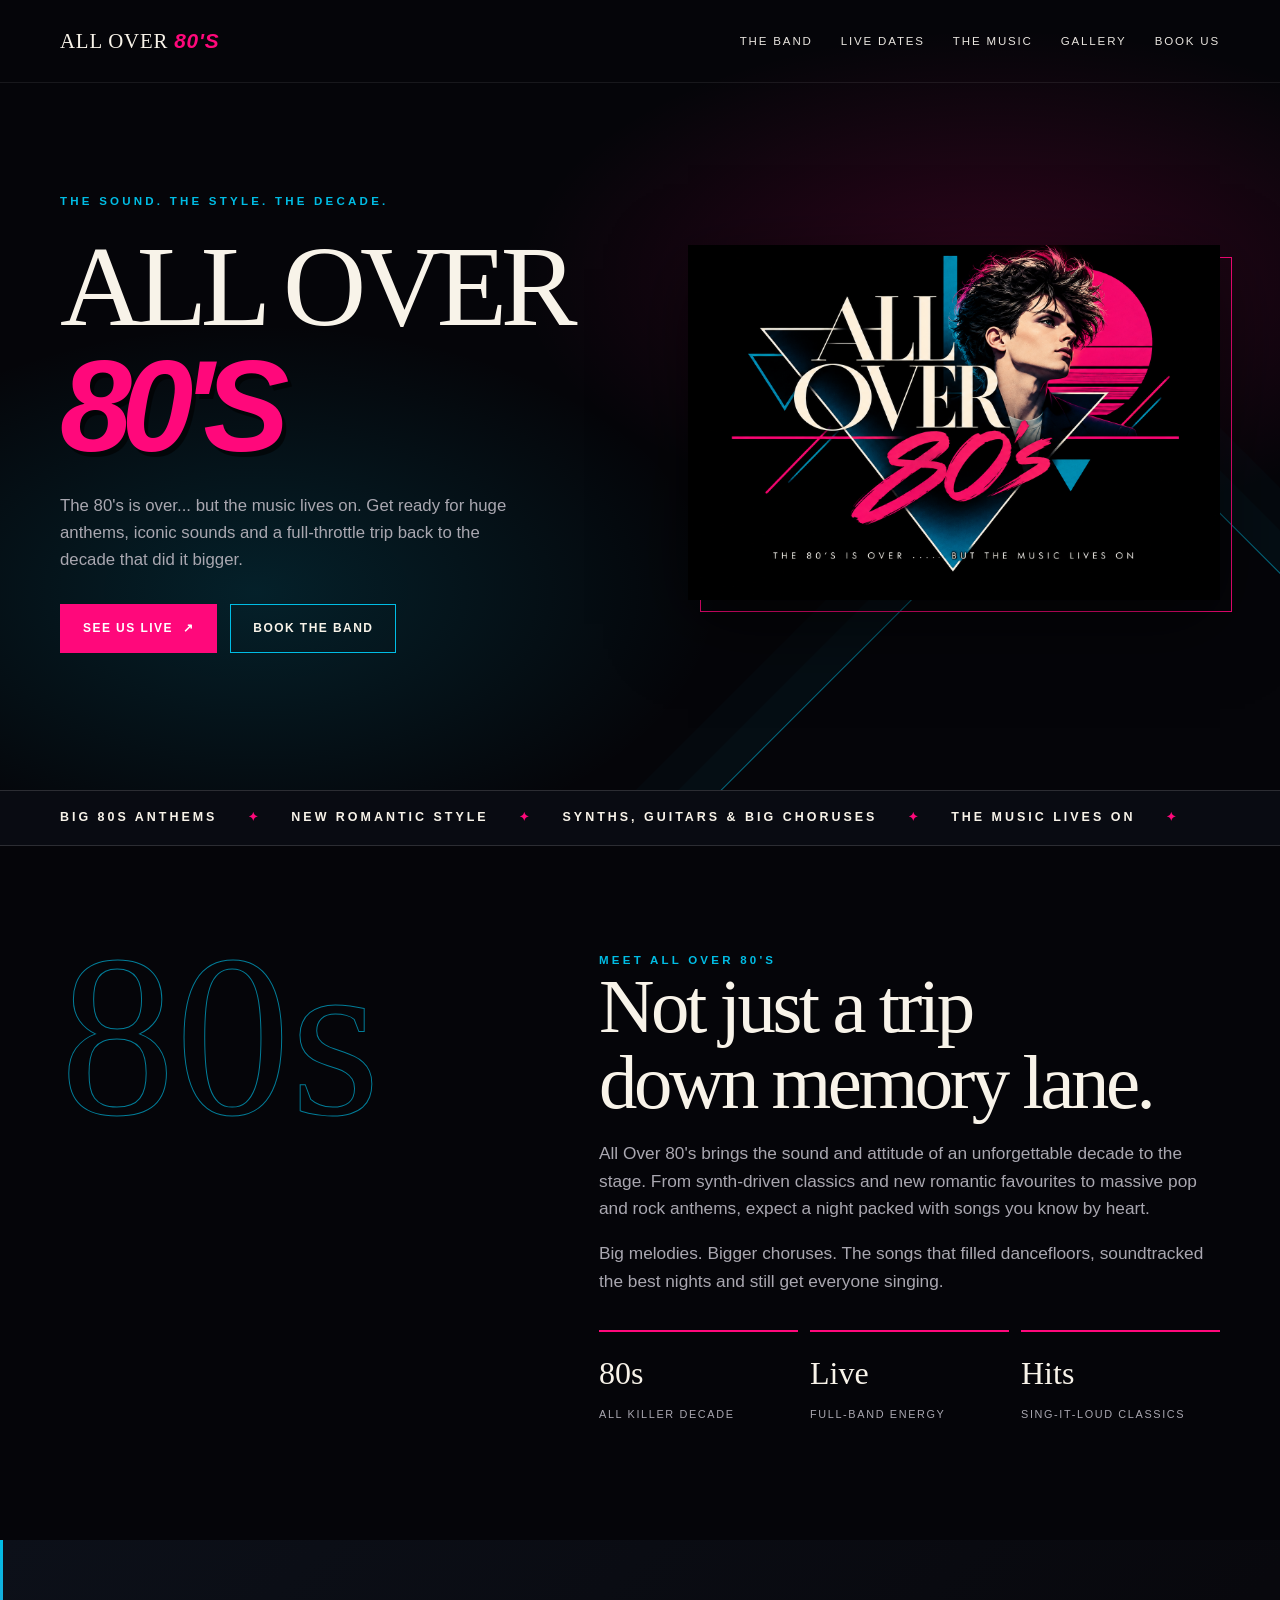
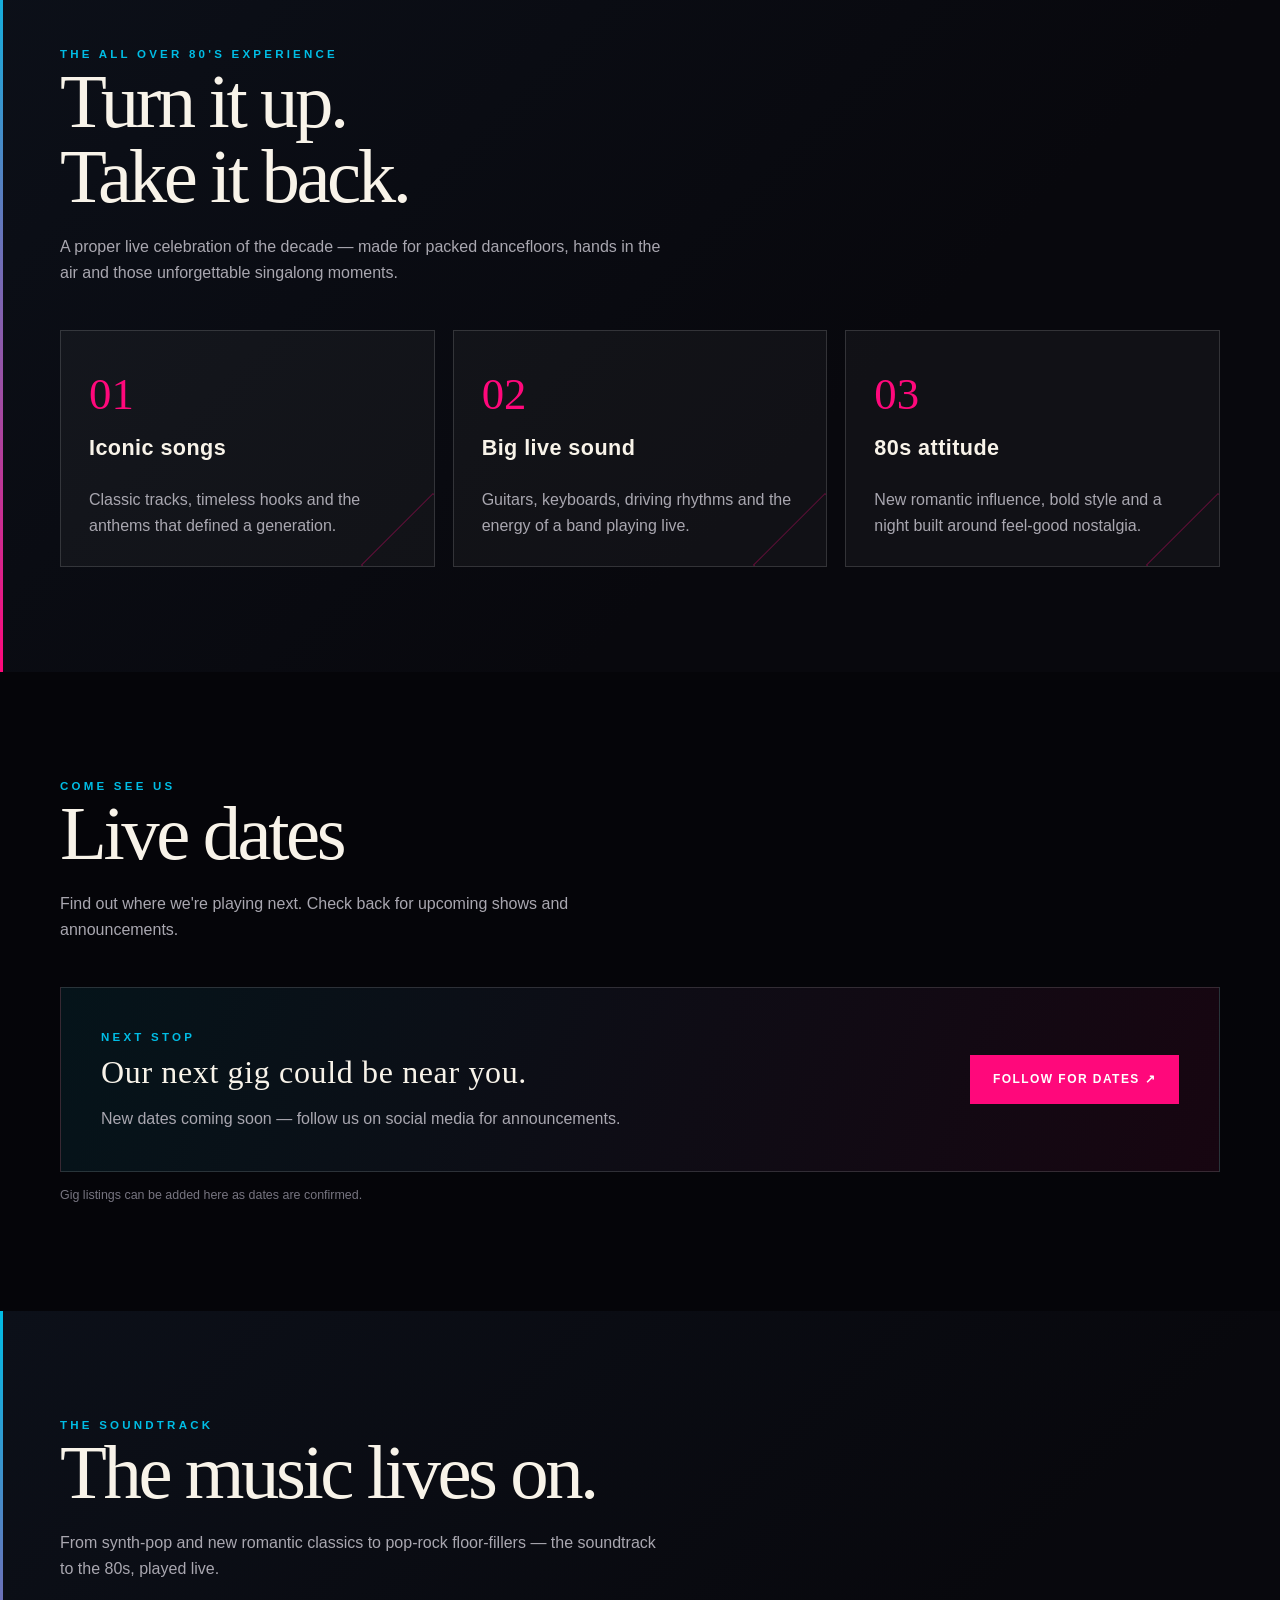
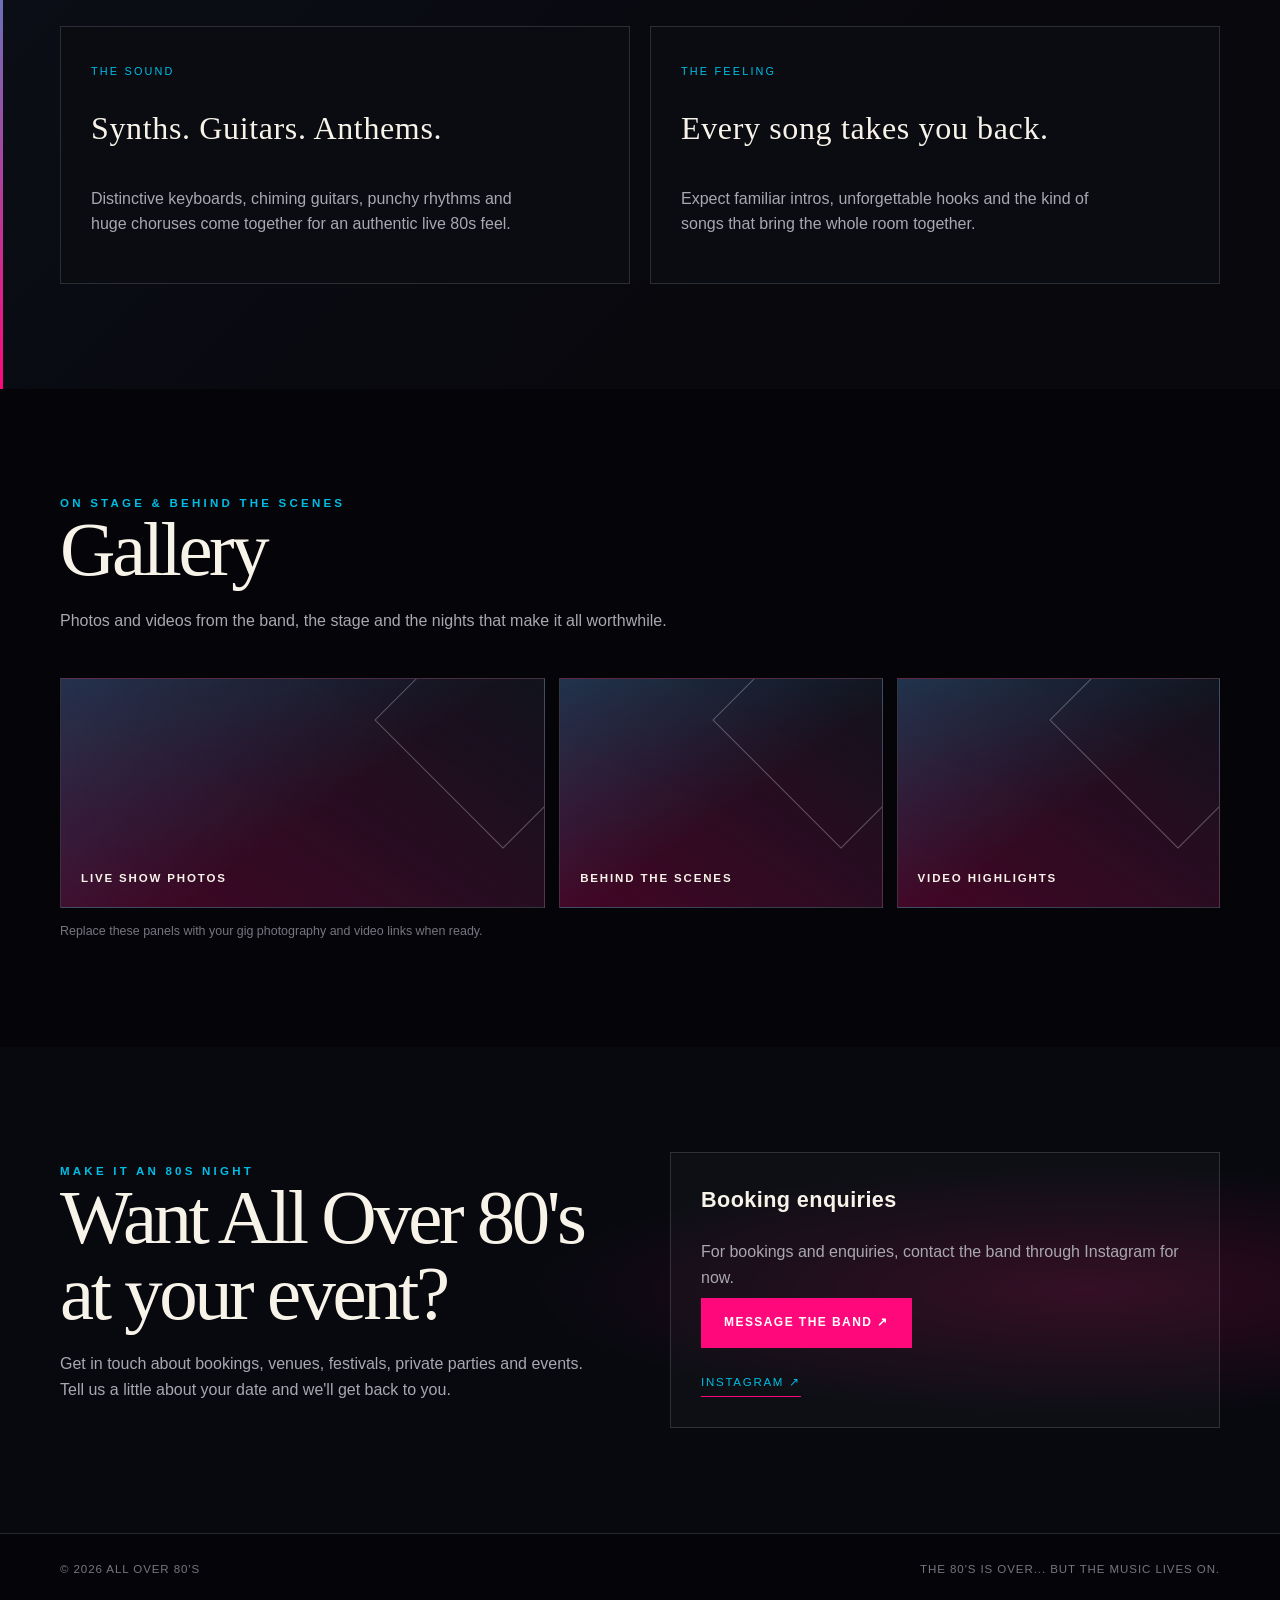
==== index.html @ f79b686e "Add files via upload" ====
<!DOCTYPE html>
<html lang="en">
<head>
<meta charset="utf-8">
<meta name="viewport" content="width=device-width, initial-scale=1">
<meta name="theme-color" content="#050509">
<meta name="description" content="All Over 80's — the 80's is over, but the music lives on. Big 80s anthems, live energy and unforgettable nights.">
<title>All Over 80's | The Music Lives On</title>
<style>
:root{
  --ink:#050509; --panel:#0d1019; --white:#f8f3e9; --muted:#a9a7b0;
  --pink:#ff087b; --cyan:#00bde5; --line:rgba(255,255,255,.14);
  --max:1160px;
}
*{box-sizing:border-box}
html{scroll-behavior:smooth}
body{margin:0;background:var(--ink);color:var(--white);font-family:Arial,Helvetica,sans-serif;line-height:1.6}
a{color:inherit;text-decoration:none}
img{max-width:100%;display:block}
.wrap{width:min(var(--max),calc(100% - 44px));margin:auto}
.eyebrow{font-size:.72rem;letter-spacing:.28em;text-transform:uppercase;color:var(--cyan);font-weight:700}
h1,h2,h3,p{margin-top:0}
h1,h2,.display{font-family:Georgia,'Times New Roman',serif;font-weight:500;line-height:.98}
h1{font-size:clamp(3.6rem,9vw,8.2rem);letter-spacing:-.055em;margin:20px 0}
h2{font-size:clamp(2.6rem,6vw,5rem);letter-spacing:-.045em;margin-bottom:20px}
h3{font-size:1.35rem;letter-spacing:.02em}
p{color:var(--muted)}
.btn{display:inline-flex;align-items:center;justify-content:center;gap:10px;padding:14px 22px;border:1px solid var(--pink);background:var(--pink);color:white;font-weight:800;letter-spacing:.12em;text-transform:uppercase;font-size:.75rem;transition:.2s}
.btn:hover{background:transparent;color:var(--pink);transform:translateY(-2px)}
.btn.outline{background:transparent;border-color:var(--cyan);color:var(--white)}
.btn.outline:hover{background:var(--cyan);color:#001018}
header{position:absolute;z-index:5;top:0;left:0;width:100%;border-bottom:1px solid rgba(255,255,255,.08)}
.nav{height:82px;display:flex;align-items:center;justify-content:space-between}
.brand{font-family:Georgia,serif;font-size:1.3rem;letter-spacing:.04em}
.brand b{color:var(--pink);font-family:Arial,sans-serif;font-style:italic}
nav{display:flex;gap:28px;align-items:center}
nav a{font-size:.72rem;text-transform:uppercase;letter-spacing:.16em;color:#e9e5df}
nav a:hover{color:var(--pink)}
.menu{display:none;background:none;border:1px solid var(--line);color:white;padding:9px 12px;font-size:1.2rem}
.hero{min-height:790px;display:flex;align-items:center;position:relative;overflow:hidden;padding:130px 0 75px;
background:radial-gradient(ellipse at 78% 35%,rgba(255,8,123,.17),transparent 34%),radial-gradient(ellipse at 20% 75%,rgba(0,189,229,.15),transparent 32%),#050509}
.hero:before{content:"";position:absolute;width:560px;height:560px;border:1px solid rgba(0,189,229,.55);transform:rotate(45deg);right:-110px;bottom:-290px;box-shadow:0 0 0 30px rgba(0,189,229,.025),0 0 0 60px rgba(0,189,229,.02)}
.hero-grid{display:grid;grid-template-columns:1.05fr .95fr;align-items:center;gap:40px;position:relative;z-index:1}
.hero-copy{padding:35px 0}
.hero h1 span{display:block}
.hero h1 .pink{font-family:Arial,sans-serif;font-weight:900;font-style:italic;color:var(--pink);font-size:1.12em;letter-spacing:-.08em;text-shadow:4px 5px 0 rgba(0,0,0,.6)}
.hero-lead{font-size:1.05rem;max-width:470px;margin:24px 0 30px}
.hero-actions{display:flex;gap:13px;flex-wrap:wrap}
.logo-frame{position:relative}
.logo-frame:after{content:"";position:absolute;inset:12px -12px -12px 12px;border:1px solid var(--pink);z-index:-1}
.logo-frame img{width:100%;height:auto;box-shadow:0 24px 70px rgba(0,0,0,.55)}
.ticker{overflow:hidden;border-top:1px solid var(--line);border-bottom:1px solid var(--line);background:#090b12}
.ticker-inner{white-space:nowrap;padding:17px 0;color:var(--white);font-weight:800;letter-spacing:.24em;text-transform:uppercase;font-size:.78rem}
.ticker em{color:var(--pink);font-style:normal;padding:0 24px}
section{padding:105px 0}
.section-head{max-width:720px;margin-bottom:45px}
.section-head p{max-width:610px}
.about-grid{display:grid;grid-template-columns:.85fr 1.15fr;gap:80px;align-items:start}
.about-mark{font-family:Georgia,serif;font-size:clamp(7rem,18vw,15rem);line-height:.75;color:transparent;-webkit-text-stroke:1px rgba(0,189,229,.65);position:sticky;top:110px}
.about-copy p{font-size:1.08rem}
.stats{display:grid;grid-template-columns:repeat(3,1fr);gap:12px;margin-top:35px}
.stat{border-top:2px solid var(--pink);padding:16px 12px 10px 0}
.stat strong{display:block;font-family:Georgia,serif;font-size:2rem;font-weight:400}
.stat span{font-size:.68rem;letter-spacing:.15em;text-transform:uppercase;color:var(--muted)}
.dark-section{background:linear-gradient(135deg,#0c1019,#08080d 65%);position:relative}
.dark-section:before{content:"";position:absolute;left:0;top:0;width:3px;height:100%;background:linear-gradient(var(--cyan),var(--pink))}
.feature-grid{display:grid;grid-template-columns:repeat(3,1fr);gap:18px}
.feature{background:rgba(255,255,255,.035);border:1px solid var(--line);padding:28px;min-height:230px;position:relative;overflow:hidden}
.feature:after{content:"";position:absolute;width:100px;height:100px;border:1px solid rgba(255,8,123,.35);transform:rotate(45deg);right:-50px;bottom:-50px}
.feature .number{font-family:Georgia,serif;color:var(--pink);font-size:2.8rem}
.feature p{margin-bottom:0}
.gig-panel{border:1px solid var(--line);background:linear-gradient(110deg,rgba(0,189,229,.08),rgba(255,8,123,.07));padding:40px;display:flex;align-items:center;justify-content:space-between;gap:30px}
.gig-panel h3{font-family:Georgia,serif;font-size:2rem;font-weight:400;margin-bottom:8px}
.gig-panel p{margin:0}
.placeholder-note{font-size:.78rem;color:#777580;margin-top:14px}
.music-grid{display:grid;grid-template-columns:1fr 1fr;gap:20px}
.music-card{border:1px solid var(--line);padding:30px;min-height:220px;background:#0b0c12}
.music-card .tag{display:inline-block;color:var(--cyan);font-size:.68rem;letter-spacing:.2em;text-transform:uppercase;margin-bottom:22px}
.music-card h3{font-family:Georgia,serif;font-size:2rem;font-weight:400}
.music-card p{max-width:450px}
.gallery-grid{display:grid;grid-template-columns:1.2fr .8fr .8fr;gap:14px}
.gallery-tile{min-height:230px;border:1px solid var(--line);background:linear-gradient(145deg,rgba(0,189,229,.22),transparent 55%),linear-gradient(35deg,rgba(255,8,123,.25),#11131d);display:flex;align-items:end;padding:20px;position:relative;overflow:hidden}
.gallery-tile:before{content:"";position:absolute;width:180px;height:180px;border:1px solid rgba(255,255,255,.28);transform:rotate(45deg);right:-50px;top:-50px}
.gallery-tile span{position:relative;text-transform:uppercase;letter-spacing:.16em;font-size:.72rem;font-weight:700}
.contact{background:radial-gradient(ellipse at 85% 50%,rgba(255,8,123,.16),transparent 36%),#08090f}
.contact-grid{display:grid;grid-template-columns:1fr 1fr;gap:60px;align-items:center}
.contact-box{border:1px solid var(--line);padding:30px;background:rgba(255,255,255,.025)}
.contact-box p{margin-bottom:8px}
.contact-box a:not(.btn){color:var(--cyan);overflow-wrap:anywhere}
.socials{display:flex;gap:18px;margin-top:25px;flex-wrap:wrap}
.socials a{font-size:.72rem;letter-spacing:.15em;text-transform:uppercase;border-bottom:1px solid var(--pink);padding-bottom:5px}
footer{border-top:1px solid var(--line);padding:26px 0;color:#777580;font-size:.72rem;letter-spacing:.08em}
.footer-row{display:flex;justify-content:space-between;gap:20px;flex-wrap:wrap}
@media(max-width:800px){
 .hero{min-height:auto;padding:125px 0 65px}.hero-grid,.about-grid,.contact-grid{grid-template-columns:1fr;gap:38px}
 .hero-copy{padding:10px 0}.logo-frame{max-width:620px;margin:auto}
 .about-mark{display:none}.feature-grid{grid-template-columns:1fr}
 .gallery-grid{grid-template-columns:1fr 1fr}.gallery-tile:first-child{grid-column:span 2}
 nav{display:none;position:absolute;top:81px;left:0;width:100%;padding:20px 22px;background:#08090f;border-bottom:1px solid var(--line);flex-direction:column;align-items:flex-start}
 nav.open{display:flex}.menu{display:block}
}
@media(max-width:540px){
 .wrap{width:min(100% - 32px,var(--max))}
 section{padding:75px 0}.hero h1{font-size:3.65rem}
 .stats{gap:8px}.stat strong{font-size:1.55rem}.stat span{font-size:.58rem}
 .gig-panel{padding:25px;align-items:flex-start;flex-direction:column}
 .music-grid,.gallery-grid{grid-template-columns:1fr}.gallery-tile:first-child{grid-column:auto}
 .gallery-tile{min-height:190px}
}
</style>
</head>
<body>
<header>
 <div class="wrap nav">
  <a class="brand" href="#home">ALL OVER <b>80'S</b></a>
  <button class="menu" aria-label="Open navigation" aria-expanded="false" onclick="toggleMenu()">☰</button>
  <nav id="nav">
   <a href="#about" onclick="closeMenu()">The Band</a><a href="#live" onclick="closeMenu()">Live Dates</a>
   <a href="#music" onclick="closeMenu()">The Music</a><a href="#gallery" onclick="closeMenu()">Gallery</a>
   <a href="#contact" onclick="closeMenu()">Book Us</a>
  </nav>
 </div>
</header>
<main>
<section class="hero" id="home">
 <div class="wrap hero-grid">
  <div class="hero-copy">
   <div class="eyebrow">The sound. The style. The decade.</div>
   <h1><span>ALL OVER</span><span class="pink">80'S</span></h1>
   <p class="hero-lead">The 80's is over... but the music lives on. Get ready for huge anthems, iconic sounds and a full-throttle trip back to the decade that did it bigger.</p>
   <div class="hero-actions"><a class="btn" href="#live">See us live <span>↗</span></a><a class="btn outline" href="#contact">Book the band</a></div>
  </div>
  <div class="logo-frame"><img src="[data-uri]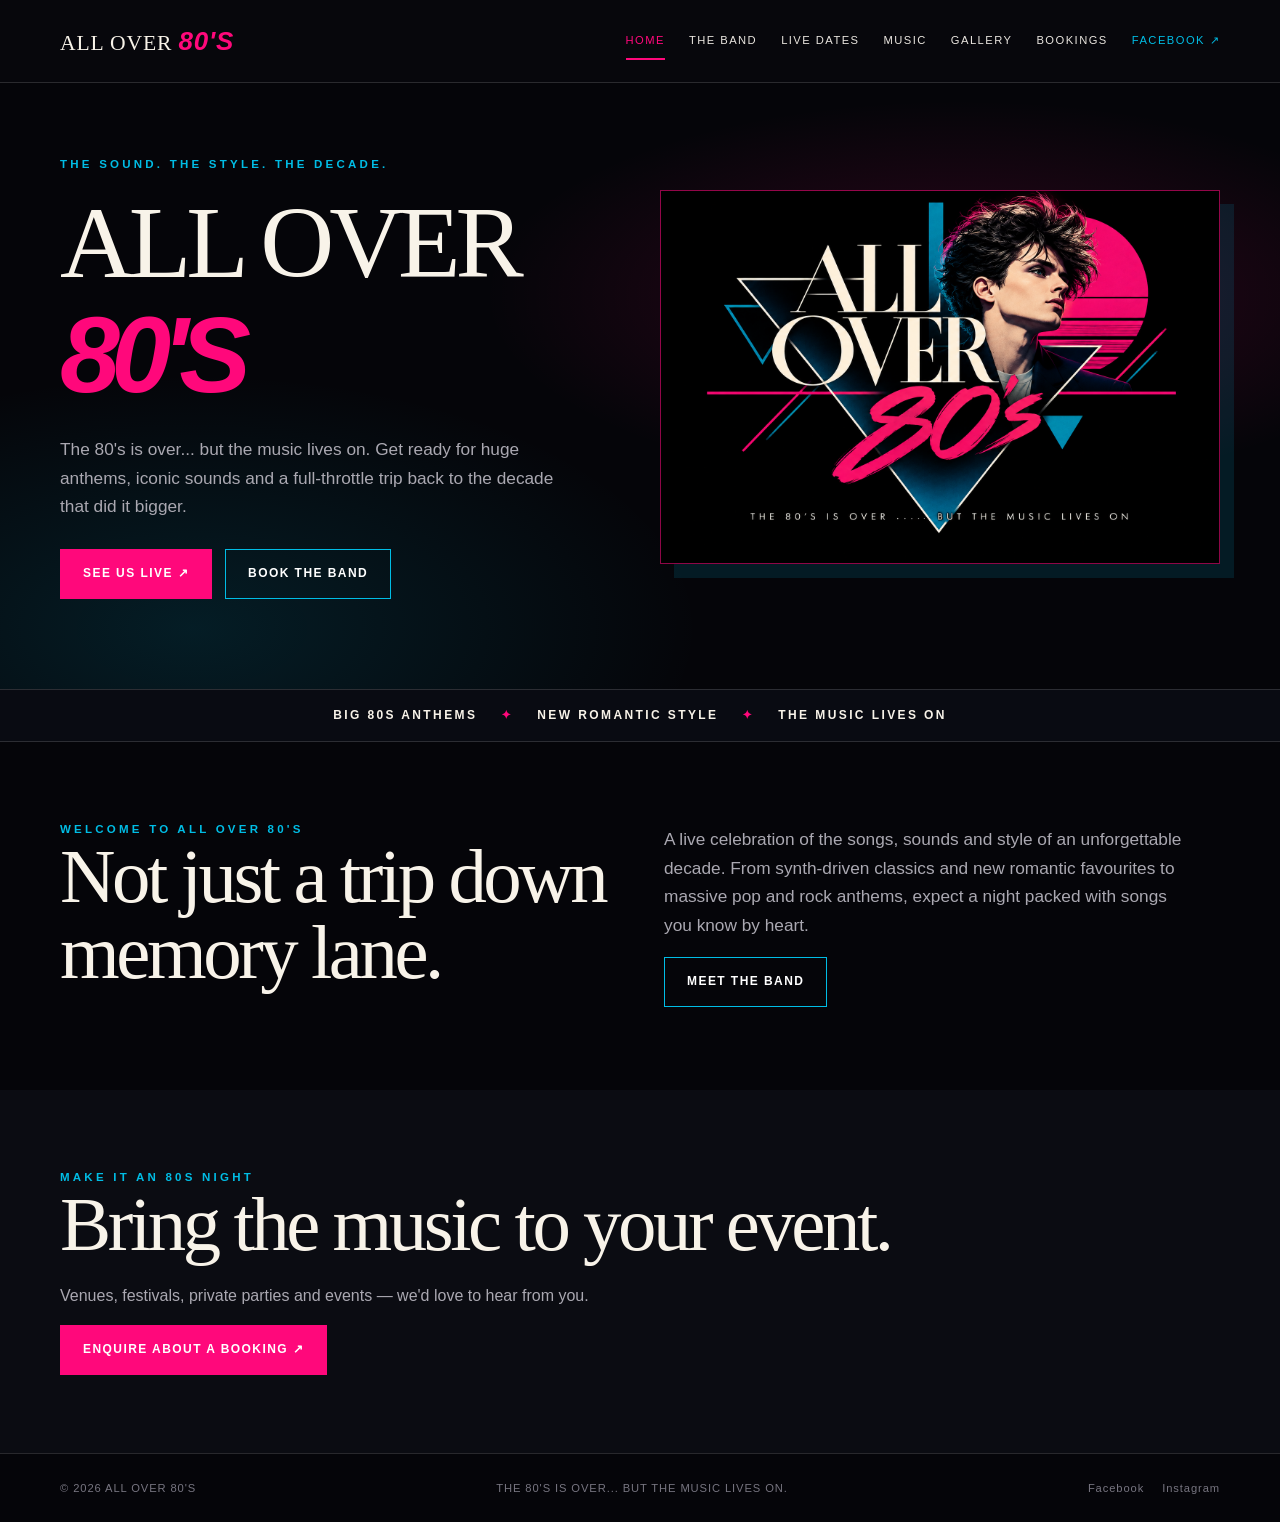
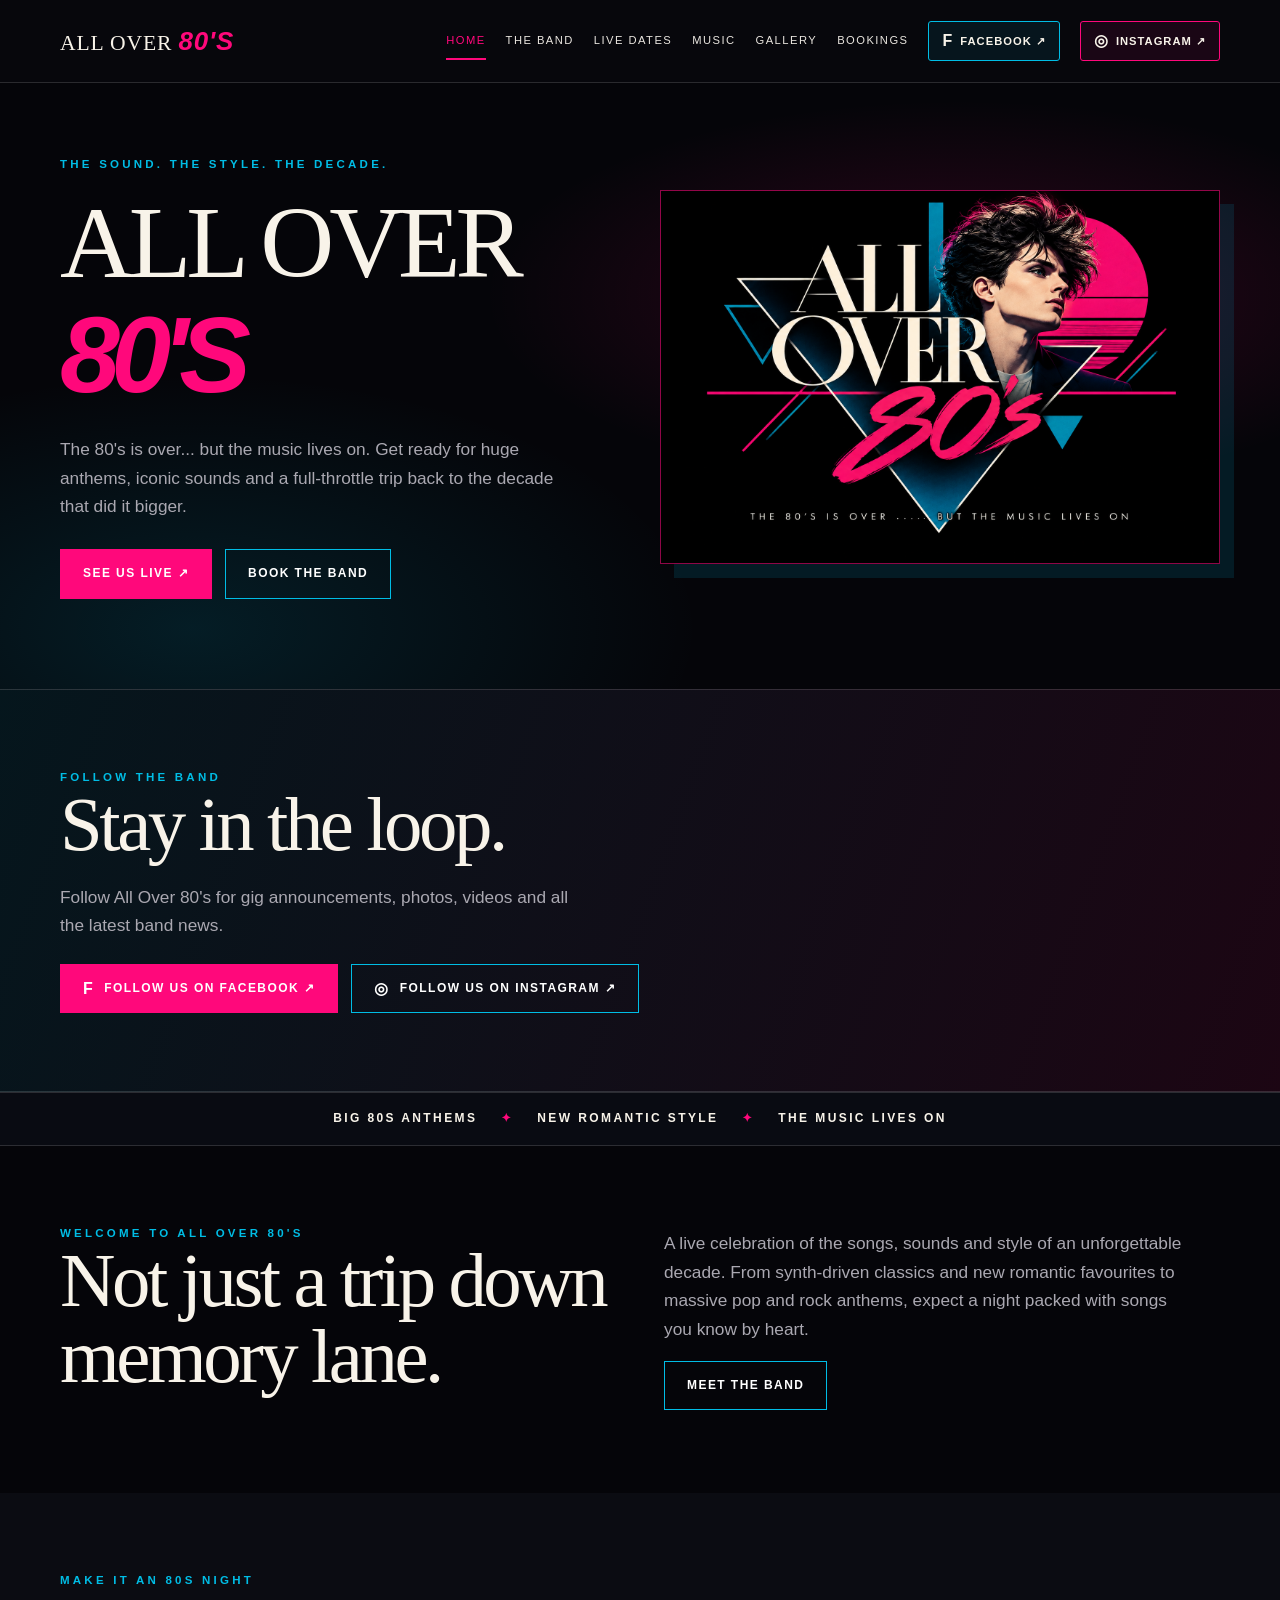
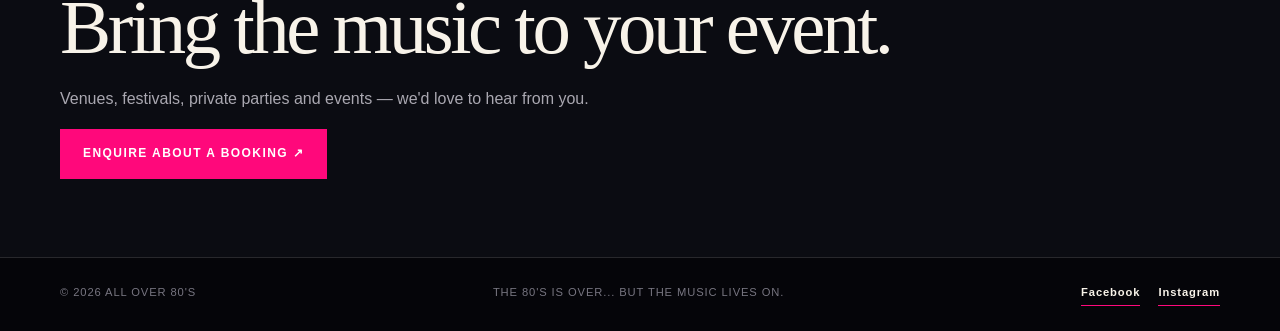
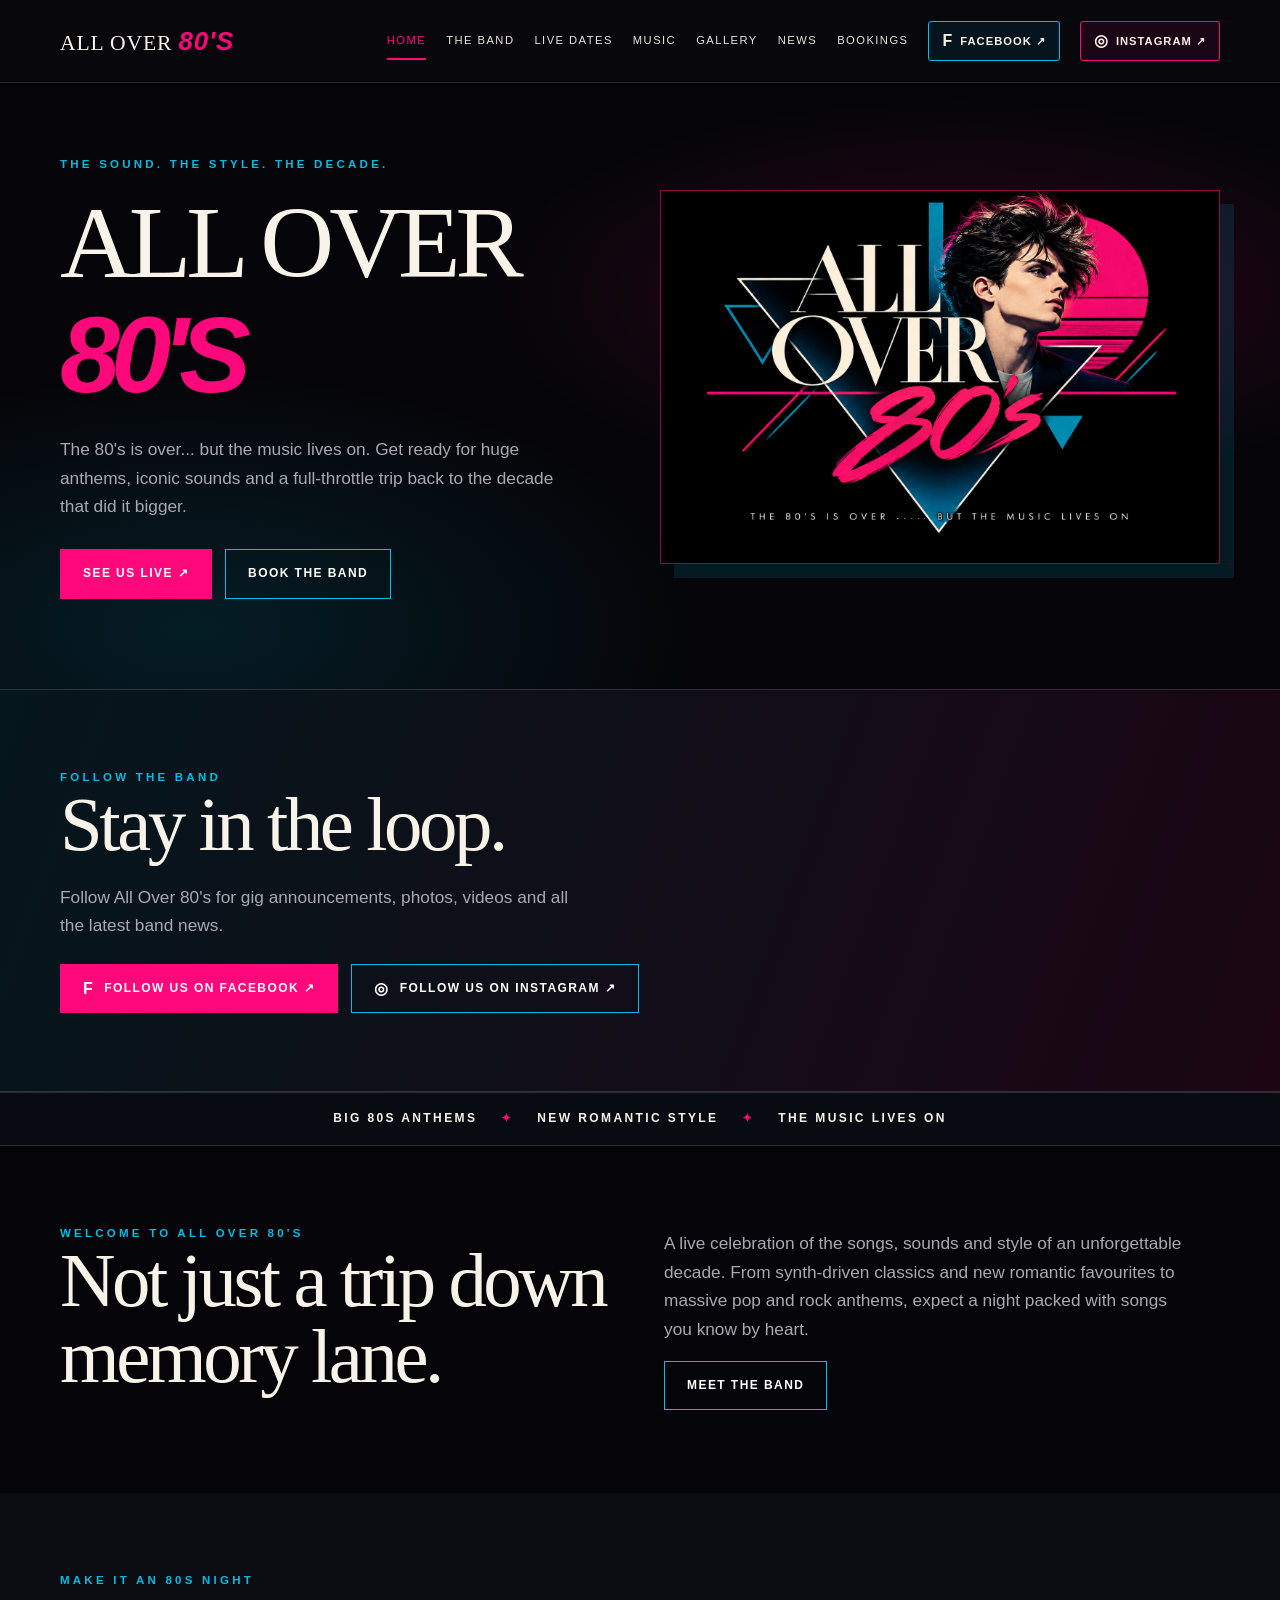
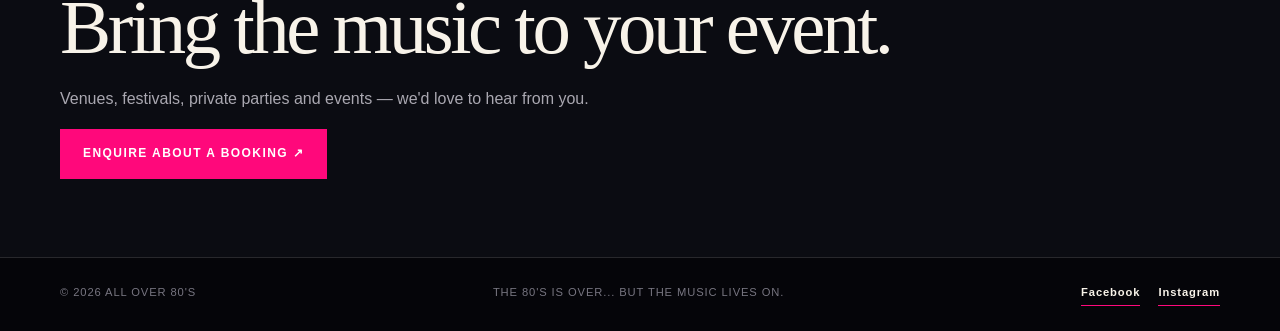
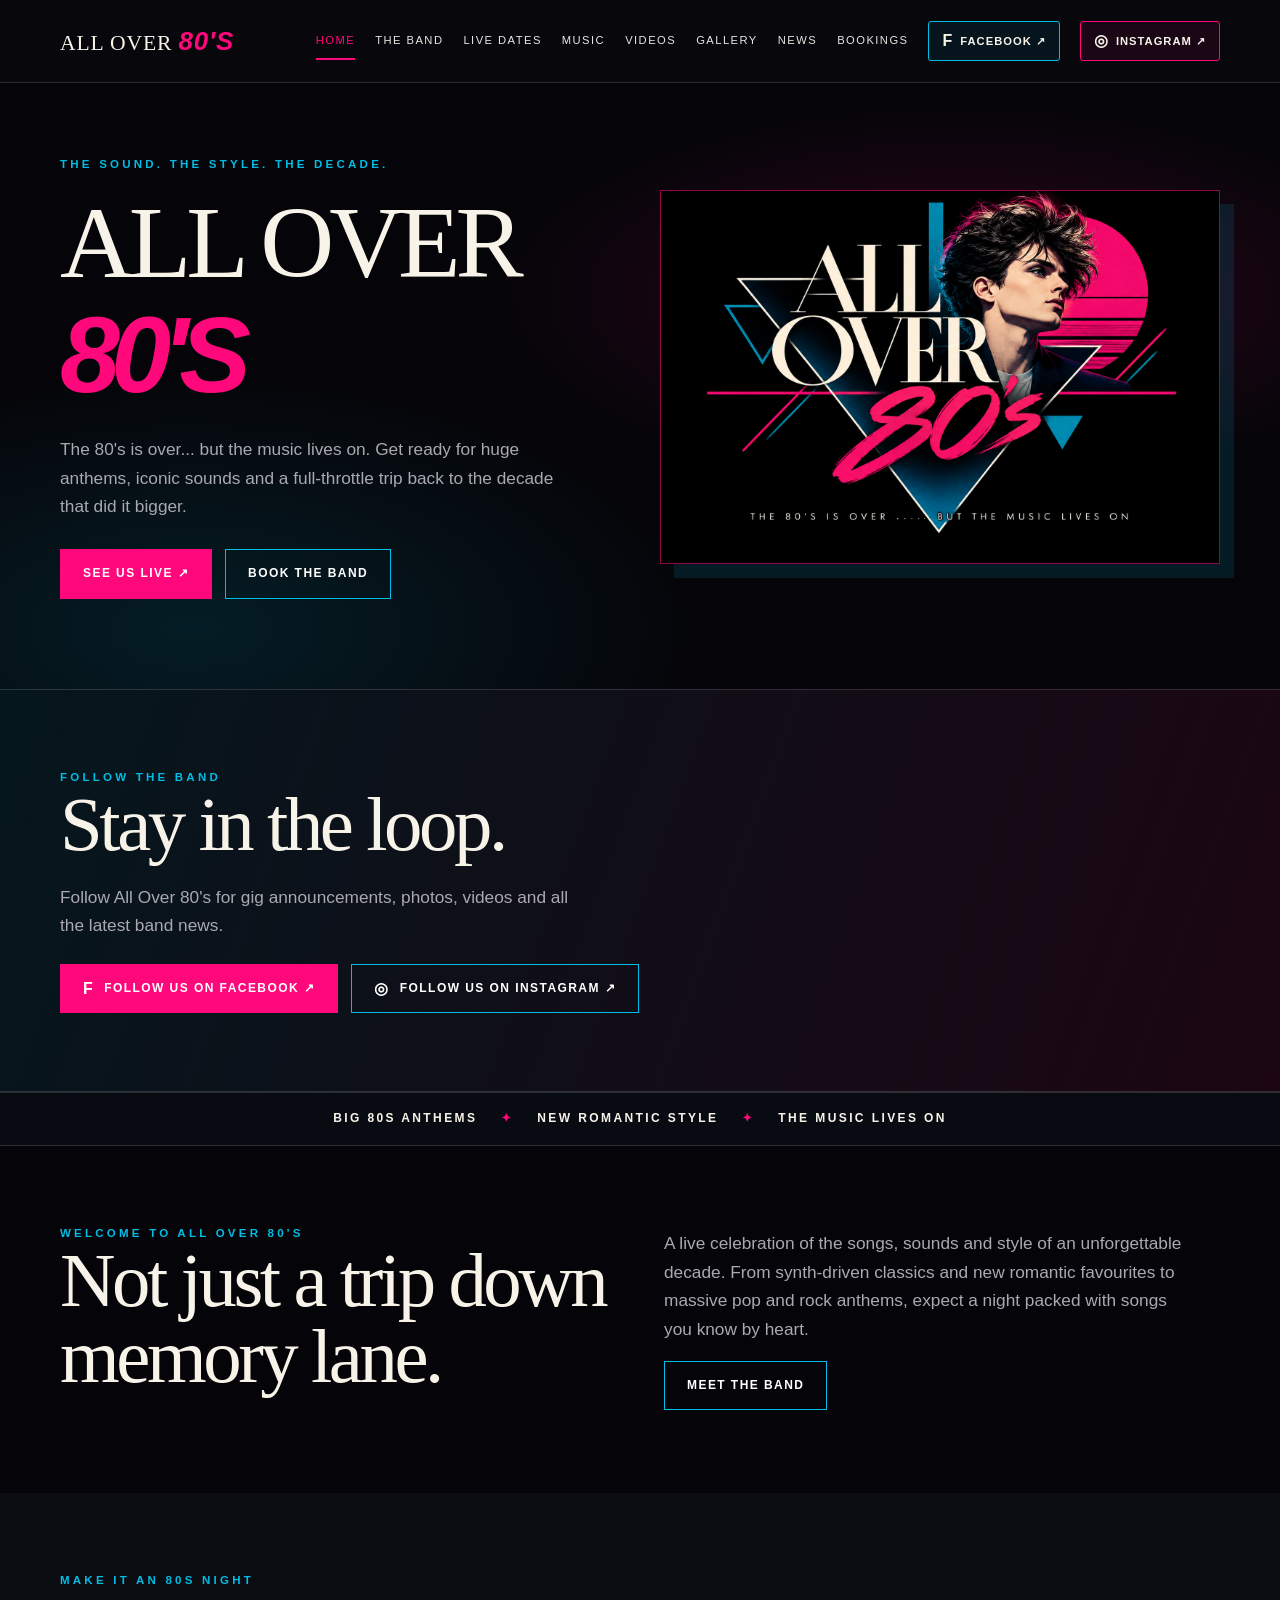
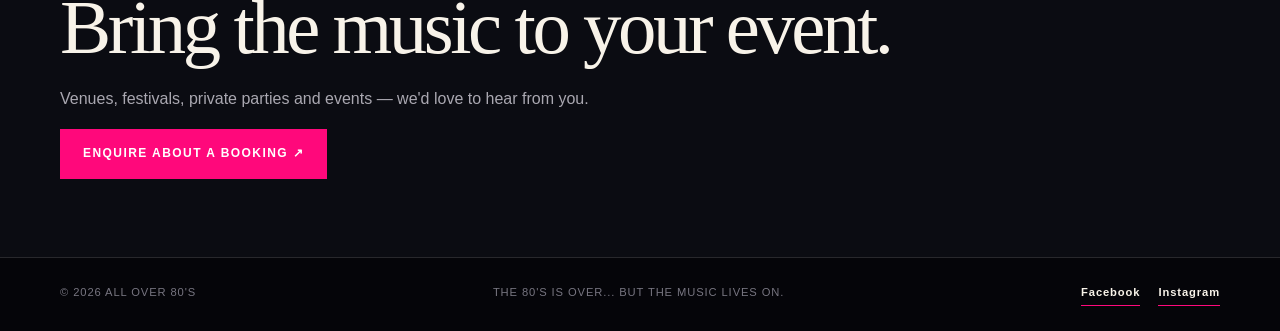
